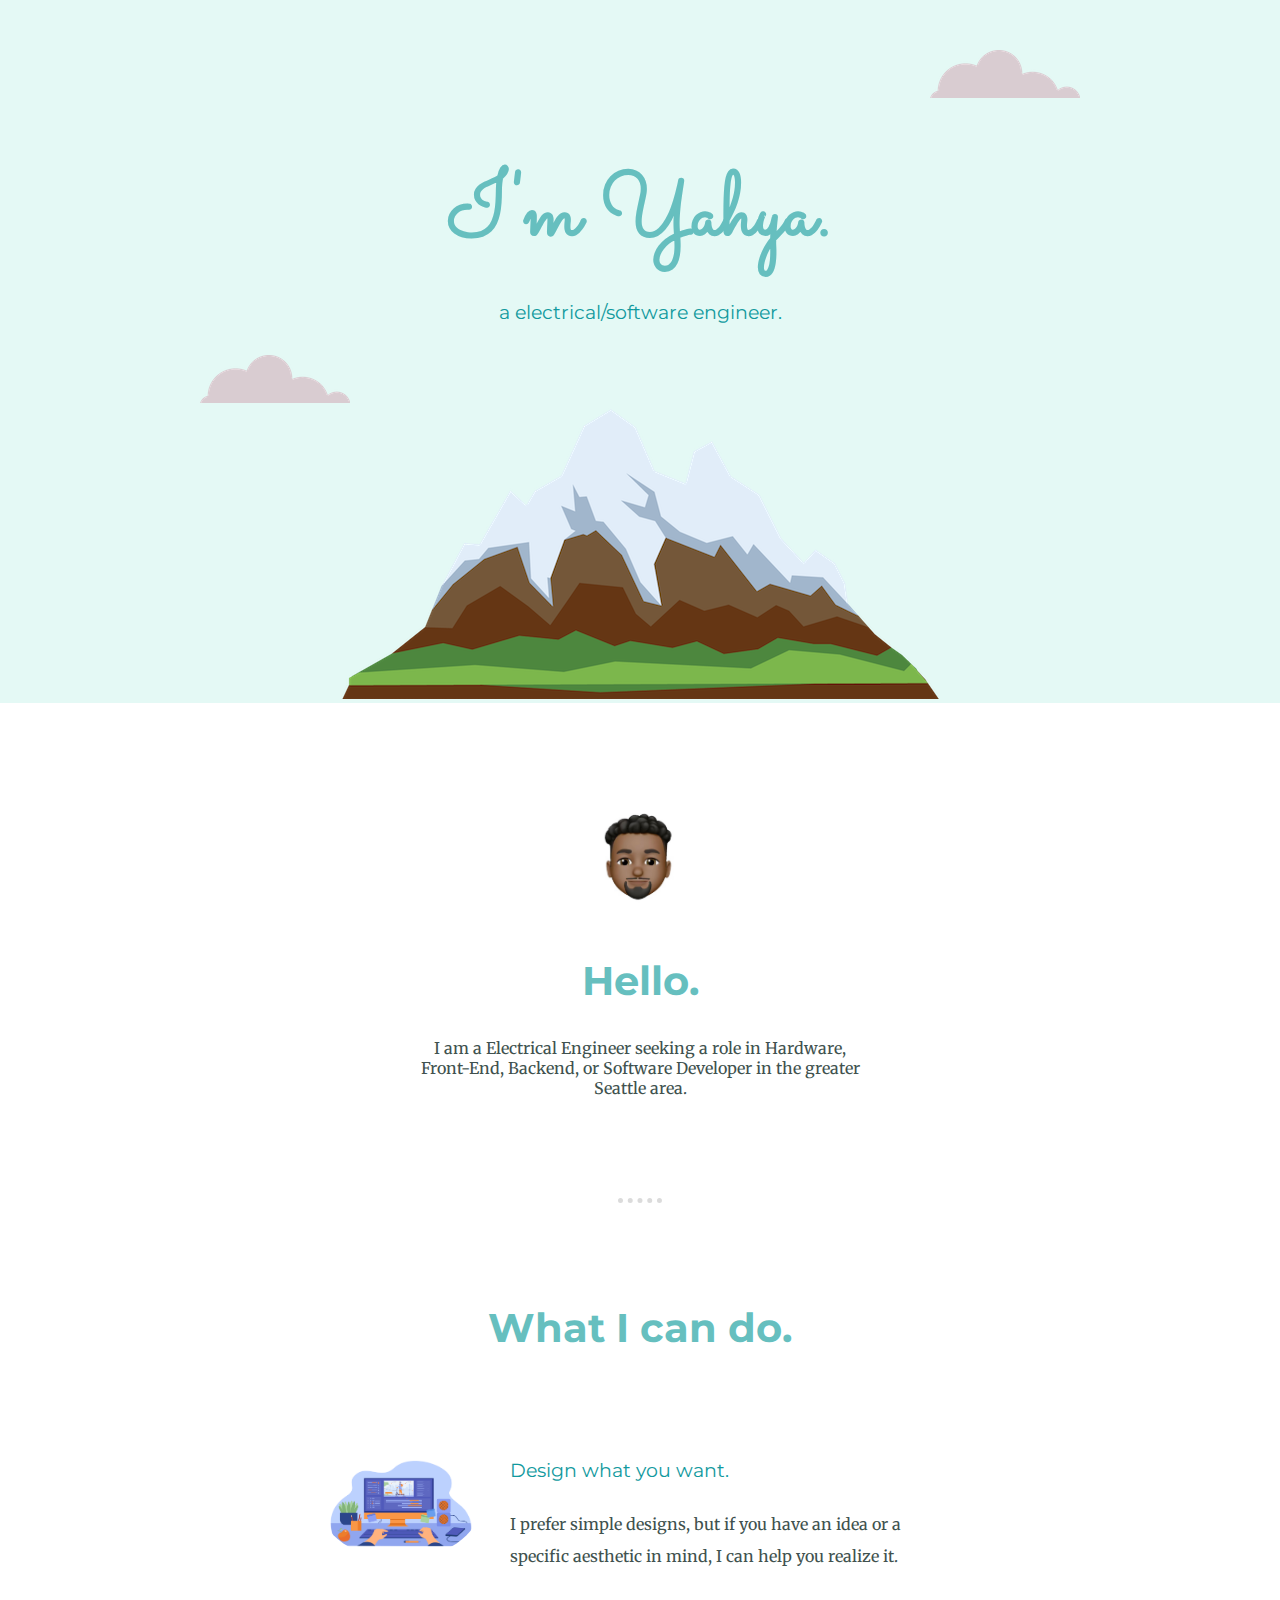
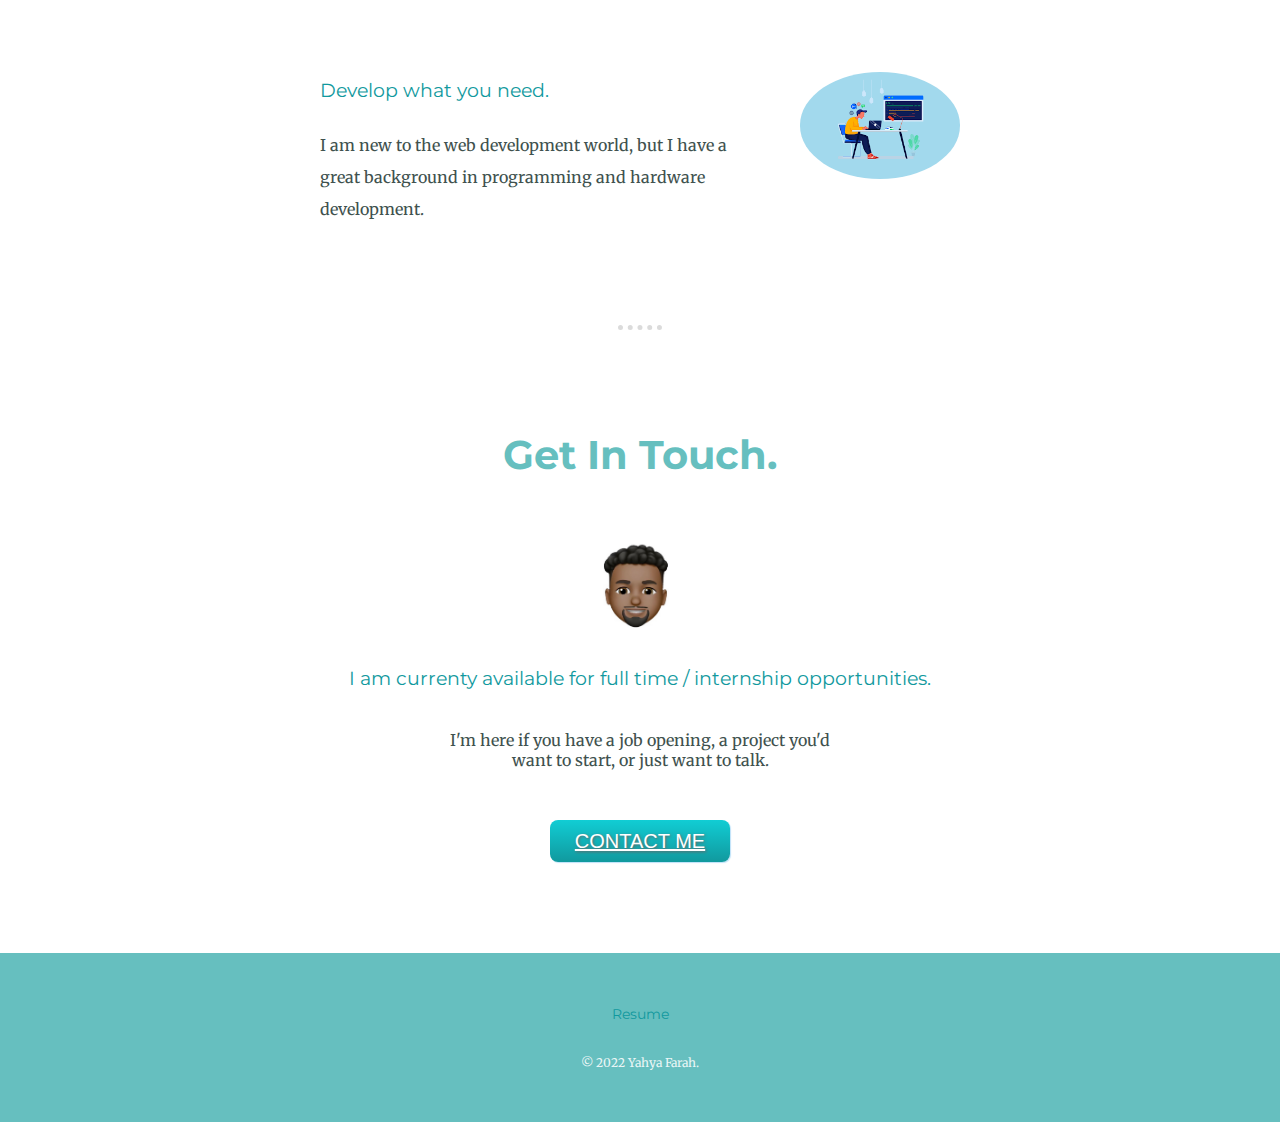
==== index.html @ 74f0bdbf "Add files via upload" ====
<!DOCTYPE html>
<html lang="en" dir="ltr">
  <head>
    <meta charset="utf-8">
    <title>Yahya Farah</title>
    <link rel="stylesheet" href="css/styles.css">
    <link rel="icon" href="favicon.ico">
    <link href="https://fonts.googleapis.com/css?family=Merriweather|Montserrat|Sacramento&display=swap" rel="stylesheet">
 </head>

 <body> <!--BODY:START-->

   <div class="top-container">
     <img class="top-cloud" src="images/cloud.png" alt="cloud-img">
     <h1>I'm Yahya.</h1>
     <h3>a electrical/software engineer.</h3>
     <img class="bottom-cloud" src="images/cloud.png" alt="cloud-img">
     <img src="images/mountain.png" alt="mountain-img">
   </div>

   <div class="middle-container">  <!--MIDDLE CONTAINER:START-->
     <div class="profile">
       <img class="circular" src="images/memoji.jpeg" alt="Profile Picture">
       <h2>Hello.</h2>
       <p class="intro">I am a Electrical Engineer seeking a role in Hardware, Front-End, Backend, or Software Developer in the greater Seattle area.
     </div>
     <hr>
     <div class="skills">
       <h2>What I can do.</h2>
       <div class="skill-row">
         <img class="design-img" src="images/design-pic.png" alt="design-img">
         <h3>Design what you want.</h3>
         <p>I prefer simple designs, but if you have an idea or a specific aesthetic in mind, I can help you realize it.</p>
       </div>
       <div class="skill-row">
         <img class="computer-img" src="images/computer.png" alt="program-img">
         <h3>Develop what you need.</h3>
         <p>I am new to the web development world, but I have a great background in programming and hardware development. <br>
            </p>
       </div>
     </div>
     <hr>
     <div class="contact-me">
       <h2>Get In Touch.</h2> <br>
       <img class="circular" src="images/profpic.jpeg" alt="profile-img">
       <h3>I am currenty available for full time / internship opportunities.</h3>
       <p class="contact-message">I'm here if you have a job opening, a project you'd want to start, or just want to talk.</p>
       <a class="btn" href="mailto:yahyaf@uw.edu">CONTACT ME</a>
     </div>
   </div>  <!--MIDDLE CONTAINER:END-->

   <div class="bottom-container">
     <a class="footer-link link" href="resume.html">Resume</a>
     <p class="copyright">© 2022 Yahya Farah.</p>
   </div>

 </body>  <!--BODY:END-->

 </html>
---- css/styles.css ----
a {
  margin: 10px 20px;
  padding-bottom: 20px;
}

body {
  color: #40514E;
  margin: 0;
  text-align: center;
  font-family: 'Merriweather', serif;
  font-size: 100%;
}

h1 {
  font-size: 5.625rem;
  font-family: 'Sacramento', cursive;
  margin: 50px auto 0 auto;
  color: #66BFBF
}

h2 {
  font-family: 'Montserrat', sans-serif;
  font-size: 2.5rem;
  color: #66BFBF
}

h3 {
  font-family: 'Montserrat', sans-serif;
  color: #11999E;
  font-weight: normal;
}

hr {
  border-style: none;
  border-top-style: dotted;
  border-color: #dbdbdb;
  border-width: 5px;
  width: 3.5%;
  margin: 100px auto;
}

/**************CLASS  SELECTOR *****************/
.top-container {
  background-color: #E4F9F5;
  position: relative;
  padding-top: 100px;
  margin-bottom: 100px;
}

/*.middle-container {}*/

.bottom-container {
  background-color: #66BFBF;
  padding: 50px 0 20px;

}

.circular {
  border-radius: 100%;
  width: 10%;
  margin-left: 10px;
  margin-right: 10px;
}

.contact-me {
  margin-bottom: 100px;
}

.contact-message {
  width: 30%;
  margin: 40px auto 60px;
}

.copyright {
  color: #EAF6F6;
  font-size: .75em;
  padding: 20px 0;
  /*position: relative;
  bottom: -10px;*/
}

.footer-link {
  color: #11999E;
  font-size: .9em;
  position: relative;
  font-family: 'Montserrat', sans-serif;
}

.intro {
  width: 35%;
  margin: auto;
}

.skill-row {
  /*margin-bottom: 75px;*/
  margin: 100px auto 100px auto;
  width: 50%;
  text-align: left;
  line-height: 2;

}

.top-cloud {
  position: absolute;
  right: 200px;
  top: 50px;
}

.bottom-cloud {
  position: absolute;
  left: 200px;
  bottom: 300px;
}

.design-img {
  border-radius: 100%;
  width: 25%;
  float: left;
  margin-right: 30px;
}

.computer-img {
  border-radius: 100%;
  width: 25%;
  float: right;
  margin-left: 30px;
}

.link {
  text-decoration: none;

}

.link:hover {
  text-decoration: underline;
  color: #EAF6F6;
}


.btn {
  font-family: arial;
    color: #FFFFFF;
    font-size: 20px;
    text-shadow: 1px 1px 3px #666666;
    box-shadow: 1px 1px 1px #BEE2F9;
    padding: 10px 25px;
    -moz-border-radius: 8px;
    -webkit-border-radius: 8px;
    border-radius: 8px;
    background: #63B8EE;
    background: linear-gradient(top,  #11CDD4,  #11999E);
    background: -ms-linear-gradient(top,  #11CDD4,  #11999E);
    background: -webkit-gradient(linear, left top, left bottom, from(#11CDD4), to(#11999E));
    background: -moz-linear-gradient(top,  #11CDD4,  #11999E);


}

.btn:hover {
  color: #FFFFFF;
 background: #468CCF;
 background: linear-gradient(top,  #30E3CB,  #2BC4AD);
 background: -ms-linear-gradient(top,  #30E3CB,  #2BC4AD);
 background: -webkit-gradient(linear, left top, left bottom, from(#30E3CB), to(#2BC4AD));
 background: -moz-linear-gradient(top,  #30E3CB,  #2BC4AD);
}
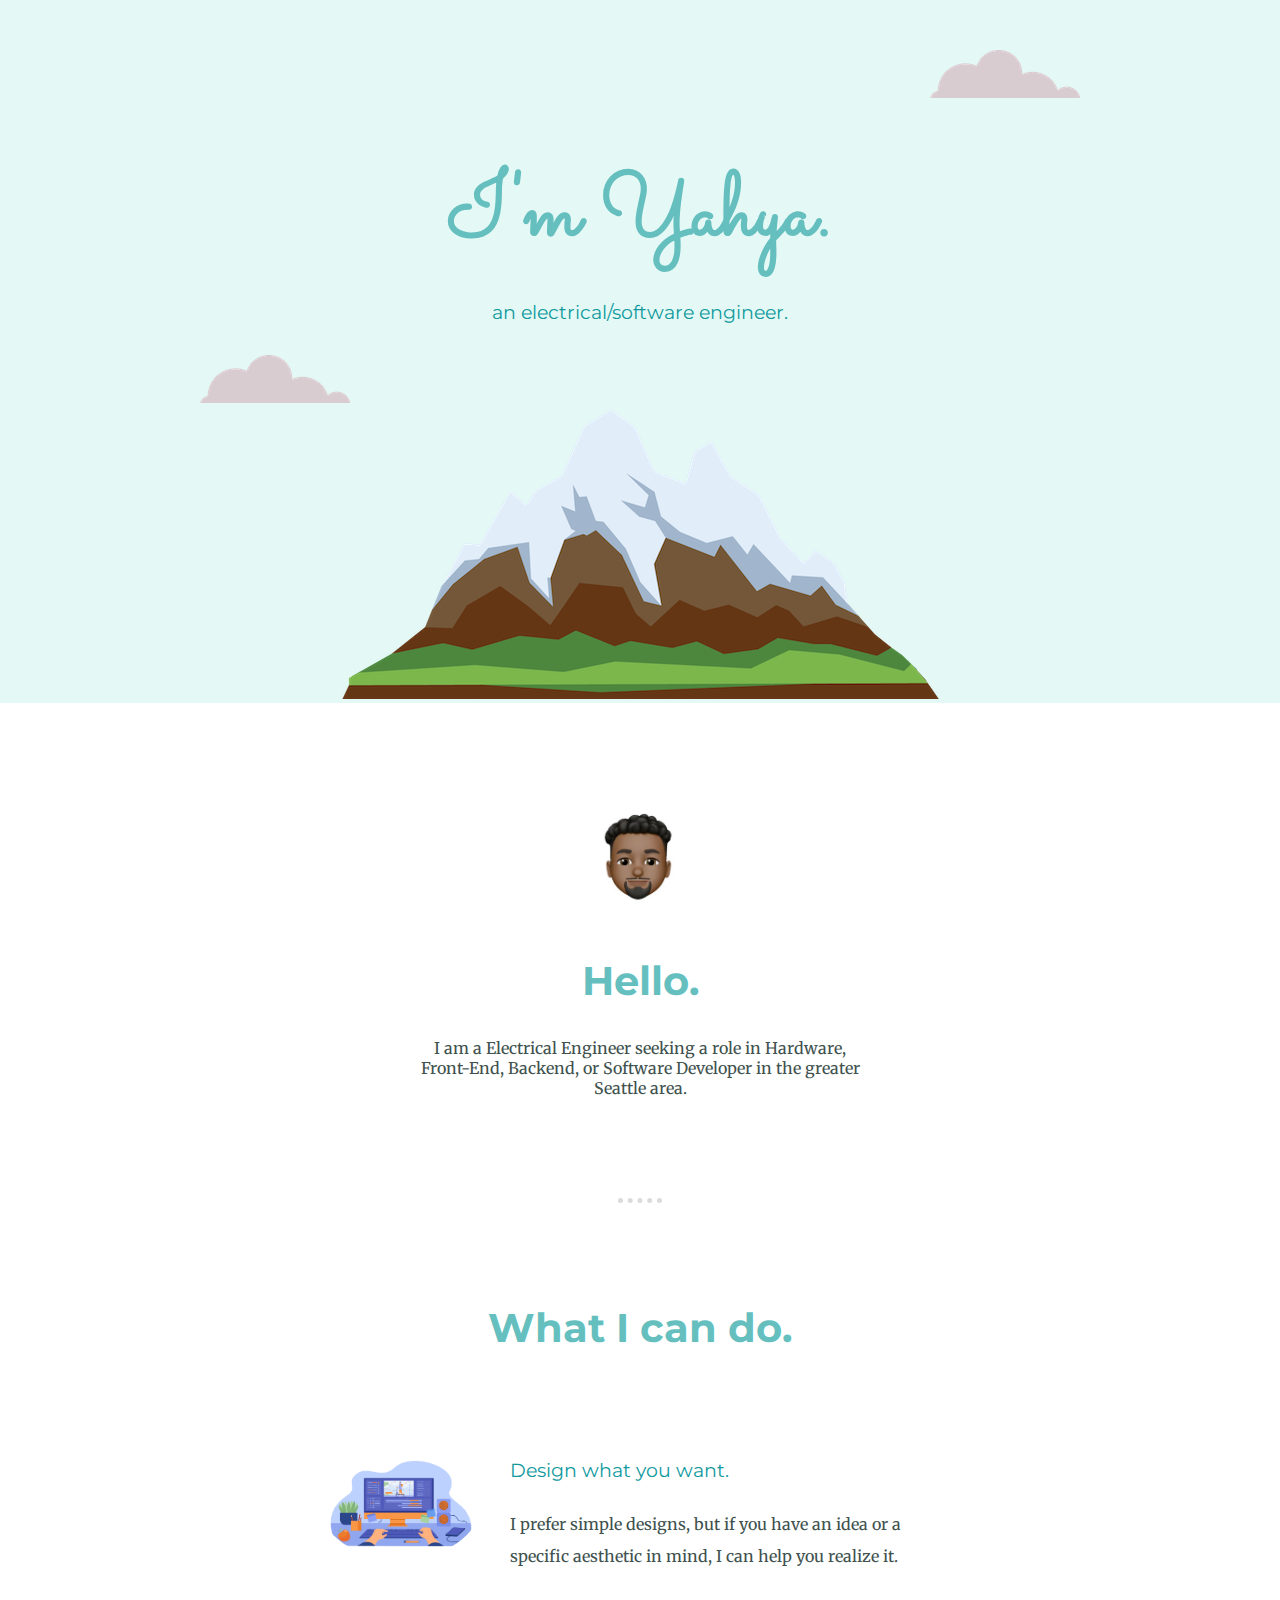
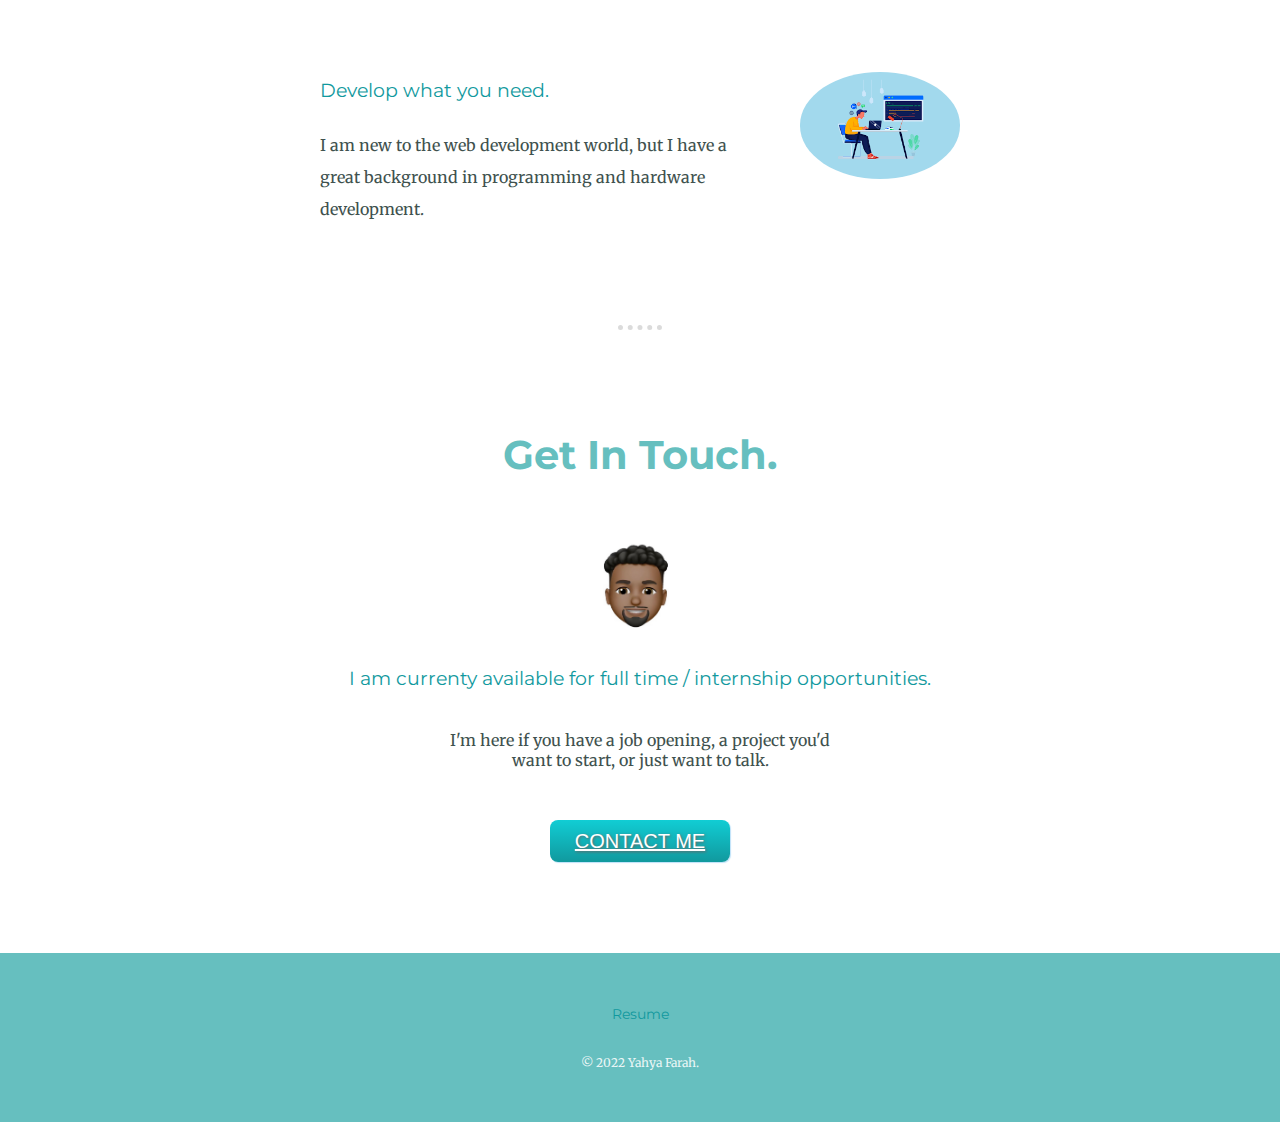
==== commit 74f5d2fd: "Update index.html" ====
--- a/index.html
+++ b/index.html
@@ -13,7 +13,7 @@
    <div class="top-container">
      <img class="top-cloud" src="images/cloud.png" alt="cloud-img">
      <h1>I'm Yahya.</h1>
-     <h3>a electrical/software engineer.</h3>
+     <h3>an electrical/software engineer.</h3>
      <img class="bottom-cloud" src="images/cloud.png" alt="cloud-img">
      <img src="images/mountain.png" alt="mountain-img">
    </div>
